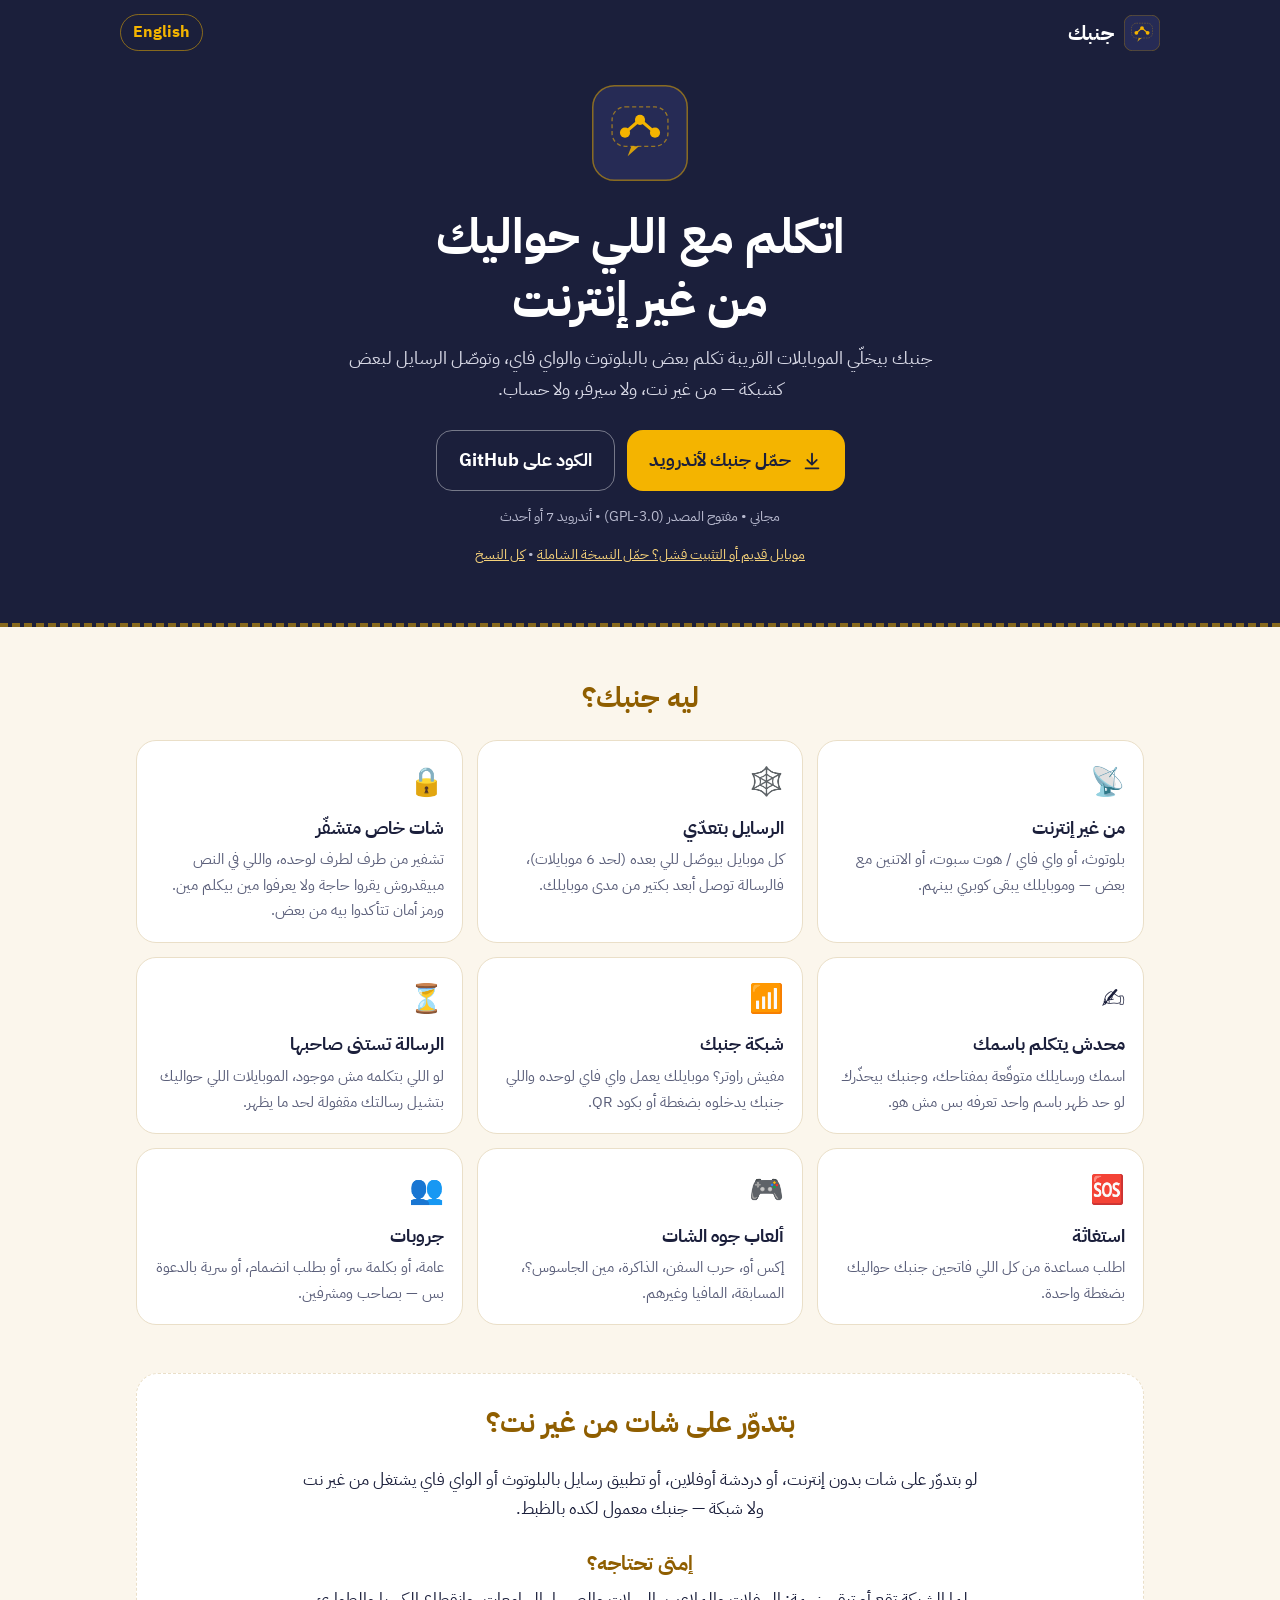
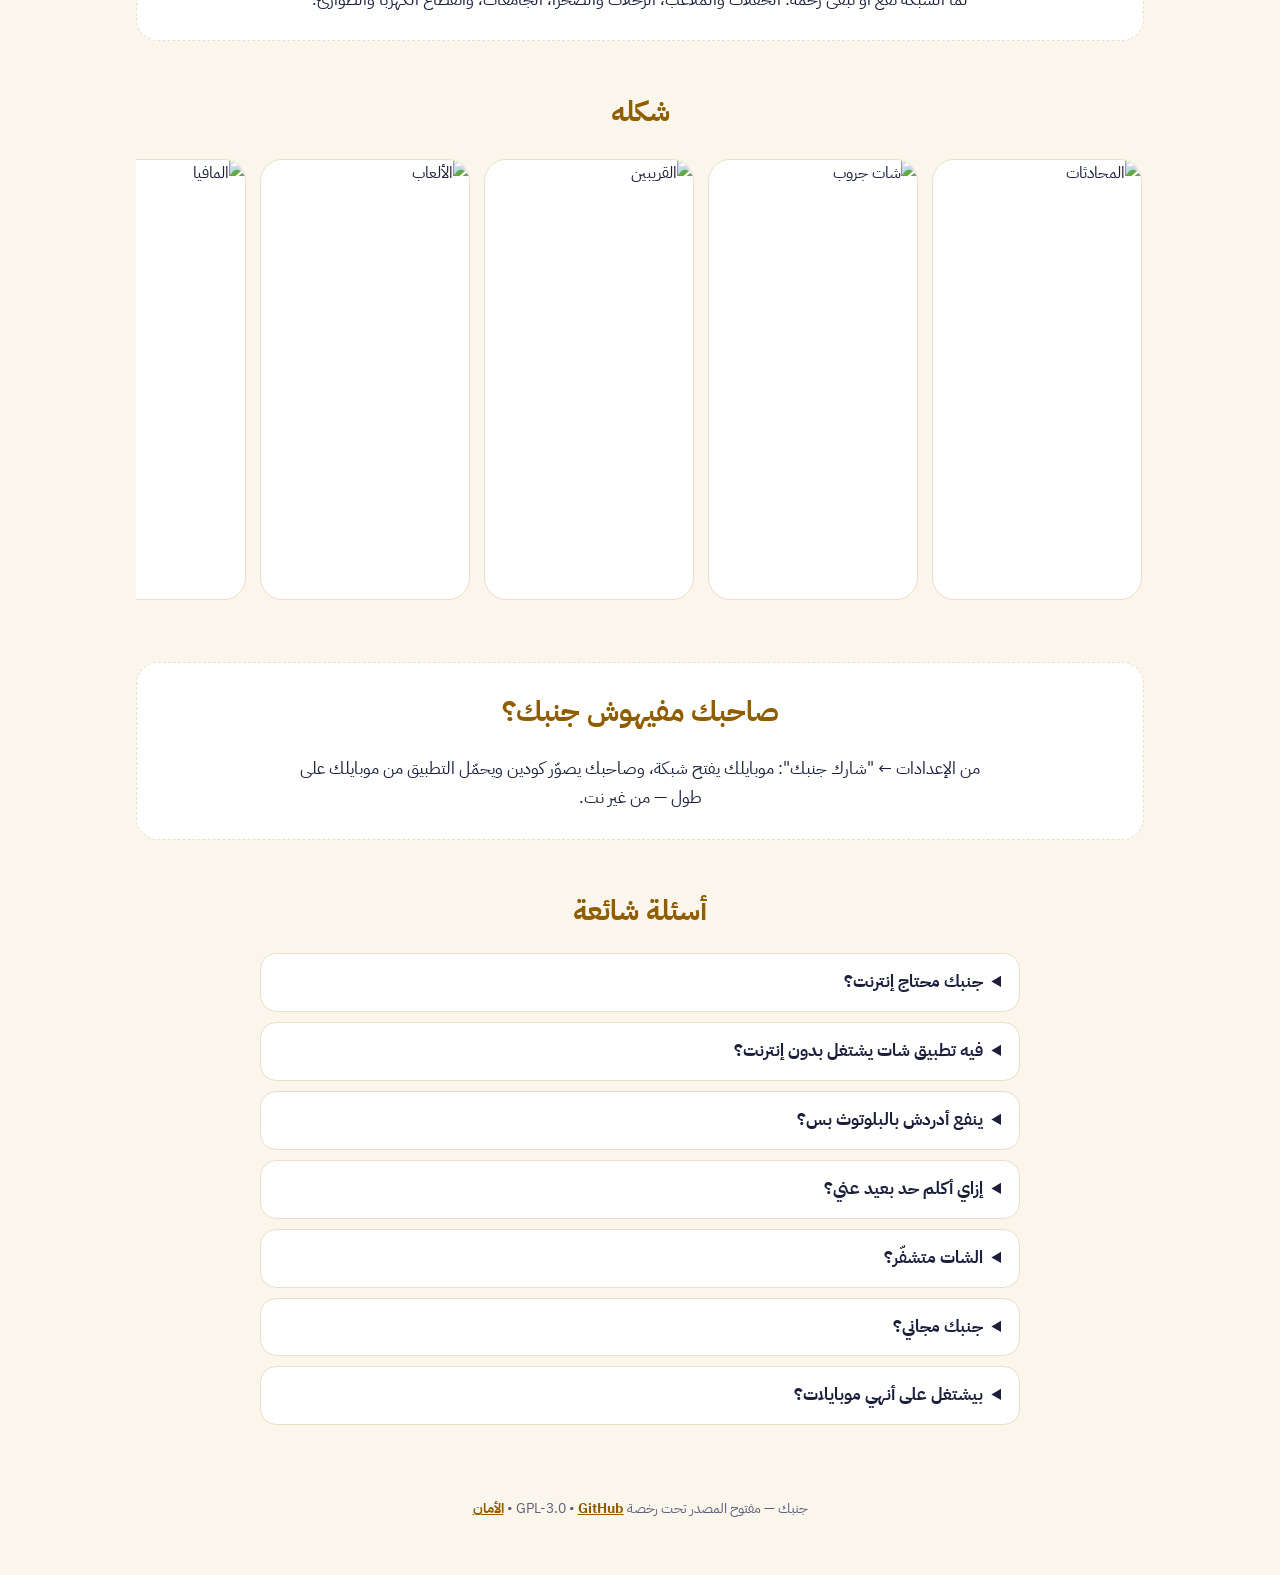
==== site/index.html @ 6f5be3bd "Website: Arabic and English search phrasing (بدون إنترنت / أوفلاين / offline messenger…); «شات بدون " ====
<!doctype html>
<html lang="ar" dir="rtl">
<head>
<meta charset="utf-8">
<meta name="viewport" content="width=device-width, initial-scale=1">
<title>جنبك: شات بدون إنترنت — دردشة أوفلاين مشفّرة بالبلوتوث والواي فاي لأندرويد (Ganbak)</title>
<meta name="description" content="جنبك (Ganbak) تطبيق شات ودردشة بدون إنترنت لأندرويد — شات أوفلاين من غير نت ولا سيرفر: الموبايلات القريبة بتكلم بعض بالبلوتوث والواي فاي وبتوصّل الرسايل لبعض كشبكة Mesh. محادثات خاصة مشفّرة، جروبات، ألعاب، وشبكة واي فاي من موبايلك. مجاني ومفتوح المصدر.">
<meta name="keywords" content="جنبك, جنبك شات, تطبيق جنبك, جنبك اوفلاين, جنبك بدون انترنت, شات بدون إنترنت, شات بدون انترنت, شات بدون نت, شات من غير نت, شات من غير إنترنت, شات اوفلاين, شات أوفلاين, دردشة بدون إنترنت, دردشة بدون انترنت, دردشة اوفلاين, دردشة بدون نت, محادثة بدون إنترنت, محادثة بدون انترنت, برنامج شات بدون نت, برنامج دردشة بدون انترنت, تطبيق شات بدون انترنت, تطبيق مراسلة بدون إنترنت, رسائل بدون إنترنت, رسايل من غير نت, شات بالبلوتوث, دردشة بالبلوتوث, محادثة عن طريق البلوتوث, شات بالواي فاي, شات على الهوت سبوت, شات بدون شبكة, تواصل بدون إنترنت, التواصل وقت انقطاع الإنترنت, شات مشفر, تطبيق مراسلة مشفر, شات للطوارئ, بديل بريدجفاي, Ganbak, Ganbak chat, Ganbak offline chat, offline chat, offline chat app, offline messenger, chat without internet, messaging without internet, no internet chat, Bluetooth chat, Bluetooth messenger, Wi-Fi chat, hotspot chat, mesh messenger, mesh chat, off-grid messaging, emergency chat app, encrypted offline chat, Bridgefy alternative, FireChat alternative, Arabic offline chat">
<meta name="robots" content="index, follow, max-image-preview:large">
<link rel="canonical" href="https://adamg00d.github.io/Ganbak/">
<link rel="alternate" hreflang="ar" href="https://adamg00d.github.io/Ganbak/">
<link rel="alternate" hreflang="en" href="https://adamg00d.github.io/Ganbak/en/">
<link rel="alternate" hreflang="x-default" href="https://adamg00d.github.io/Ganbak/">
<meta property="og:type" content="website">
<meta property="og:title" content="جنبك: شات بدون إنترنت — دردشة أوفلاين مشفّرة بالبلوتوث والواي فاي لأندرويد (Ganbak)">
<meta property="og:description" content="جنبك (Ganbak) تطبيق شات ودردشة بدون إنترنت لأندرويد — شات أوفلاين من غير نت ولا سيرفر: الموبايلات القريبة بتكلم بعض بالبلوتوث والواي فاي وبتوصّل الرسايل لبعض كشبكة Mesh. محادثات خاصة مشفّرة، جروبات، ألعاب، وشبكة واي فاي من موبايلك. مجاني ومفتوح المصدر.">
<meta property="og:url" content="https://adamg00d.github.io/Ganbak/">
<meta property="og:image" content="https://adamg00d.github.io/Ganbak/img/banner.ar.png">
<meta property="og:locale" content="ar_EG">
<meta property="og:site_name" content="جنبك">
<meta property="og:image:alt" content="جنبك: شات بدون إنترنت — دردشة أوفلاين مشفّرة بالبلوتوث والواي فاي لأندرويد (Ganbak)">
<meta name="twitter:card" content="summary_large_image">
<meta name="twitter:title" content="جنبك: شات بدون إنترنت — دردشة أوفلاين مشفّرة بالبلوتوث والواي فاي لأندرويد (Ganbak)">
<meta name="twitter:description" content="جنبك (Ganbak) تطبيق شات ودردشة بدون إنترنت لأندرويد — شات أوفلاين من غير نت ولا سيرفر: الموبايلات القريبة بتكلم بعض بالبلوتوث والواي فاي وبتوصّل الرسايل لبعض كشبكة Mesh. محادثات خاصة مشفّرة، جروبات، ألعاب، وشبكة واي فاي من موبايلك. مجاني ومفتوح المصدر.">
<meta name="twitter:image" content="https://adamg00d.github.io/Ganbak/img/banner.ar.png">
<meta name="theme-color" content="#1B1F3B">
<link rel="icon" href="img/icon.png" type="image/png">
<link rel="apple-touch-icon" href="img/icon.png">
<link rel="preconnect" href="https://fonts.googleapis.com">
<link rel="preconnect" href="https://fonts.gstatic.com" crossorigin>
<link href="https://fonts.googleapis.com/css2?family=IBM+Plex+Sans+Arabic:wght@400;600;700&display=swap" rel="stylesheet">
<link rel="stylesheet" href="style.css">
<script type="application/ld+json">{"@context": "https://schema.org", "@type": "SoftwareApplication", "name": "Ganbak", "alternateName": ["جنبك", "جنبك شات", "Ganbak Offline Chat", "جنبك: شات بدون إنترنت"], "keywords": "جنبك, جنبك شات, تطبيق جنبك, جنبك اوفلاين, جنبك بدون انترنت, شات بدون إنترنت, شات بدون انترنت, شات بدون نت, شات من غير نت, شات من غير إنترنت, شات اوفلاين, شات أوفلاين, دردشة بدون إنترنت, دردشة بدون انترنت, دردشة اوفلاين, دردشة بدون نت, محادثة بدون إنترنت, محادثة بدون انترنت, برنامج شات بدون نت, برنامج دردشة بدون انترنت, تطبيق شات بدون انترنت, تطبيق مراسلة بدون إنترنت, رسائل بدون إنترنت, رسايل من غير نت, شات بالبلوتوث, دردشة بالبلوتوث, محادثة عن طريق البلوتوث, شات بالواي فاي, شات على الهوت سبوت, شات بدون شبكة, تواصل بدون إنترنت, التواصل وقت انقطاع الإنترنت, شات مشفر, تطبيق مراسلة مشفر, شات للطوارئ, بديل بريدجفاي, Ganbak, Ganbak chat, Ganbak offline chat, offline chat, offline chat app, offline messenger, chat without internet, messaging without internet, no internet chat, Bluetooth chat, Bluetooth messenger, Wi-Fi chat, hotspot chat, mesh messenger, mesh chat, off-grid messaging, emergency chat app, encrypted offline chat, Bridgefy alternative, FireChat alternative, Arabic offline chat", "operatingSystem": "Android 7.0+", "applicationCategory": "CommunicationApplication", "description": "جنبك (Ganbak) تطبيق شات ودردشة بدون إنترنت لأندرويد — شات أوفلاين من غير نت ولا سيرفر: الموبايلات القريبة بتكلم بعض بالبلوتوث والواي فاي وبتوصّل الرسايل لبعض كشبكة Mesh. محادثات خاصة مشفّرة، جروبات، ألعاب، وشبكة واي فاي من موبايلك. مجاني ومفتوح المصدر.", "offers": {"@type": "Offer", "price": "0", "priceCurrency": "USD"}, "downloadUrl": "https://github.com/AdamG00D/Ganbak/releases/latest/download/Ganbak-android.apk", "installUrl": "https://github.com/AdamG00D/Ganbak/releases/latest/download/Ganbak-android.apk", "license": "https://www.gnu.org/licenses/gpl-3.0.html", "url": "https://adamg00d.github.io/Ganbak/", "image": "https://adamg00d.github.io/Ganbak/img/banner.en.png", "codeRepository": "https://github.com/AdamG00D/Ganbak", "inLanguage": ["ar", "en"]}</script>
<script type="application/ld+json">{"@context": "https://schema.org", "@type": "FAQPage", "mainEntity": [{"@type": "Question", "name": "جنبك محتاج إنترنت؟", "acceptedAnswer": {"@type": "Answer", "text": "لأ. جنبك بيشتغل بالبلوتوث والواي فاي بين الموبايلات القريبة، من غير إنترنت ولا باقة ولا سيرفر."}}, {"@type": "Question", "name": "فيه تطبيق شات يشتغل بدون إنترنت؟", "acceptedAnswer": {"@type": "Answer", "text": "أيوه، جنبك: شات أوفلاين لأندرويد بيبعت الرسايل والصور والفويس بالبلوتوث أو الواي فاي أو الهوت سبوت، من غير نت خالص."}}, {"@type": "Question", "name": "ينفع أدردش بالبلوتوث بس؟", "acceptedAnswer": {"@type": "Answer", "text": "أيوه. اختار بلوتوث في أول شاشة والموبايلات القريبة هتلاقي بعض لوحدها، ولو فيه واي فاي أو هوت سبوت جنبك يستخدم الاتنين مع بعض."}}, {"@type": "Question", "name": "إزاي أكلم حد بعيد عني؟", "acceptedAnswer": {"@type": "Answer", "text": "الرسايل بتعدّي على موبايلات تانية فاتحة جنبك (لحد 6). وكمان لو هو مش موجود دلوقتي، رسالتك بتستنى وتوصله أول ما يظهر."}}, {"@type": "Question", "name": "الشات متشفّر؟", "acceptedAnswer": {"@type": "Answer", "text": "الشات الخاص متشفّر من طرف لطرف تلقائياً. التفاصيل والحدود المعروفة مكتوبة بصراحة في صفحة الأمان على GitHub."}}, {"@type": "Question", "name": "جنبك مجاني؟", "acceptedAnswer": {"@type": "Answer", "text": "أيوه، مجاني ومفتوح المصدر (GPL-3.0)، مفيهوش إعلانات ولا تحليلات."}}, {"@type": "Question", "name": "بيشتغل على أنهي موبايلات؟", "acceptedAnswer": {"@type": "Answer", "text": "أندرويد 7 أو أحدث. شبكة جنبك محتاجة أندرويد 8+، والدخول منها من جوه التطبيق أندرويد 10+."}}]}</script>
</head>
<body>
<header class="hero">
<nav><a class="brand" href="./"><svg viewBox="0 0 1024 1024" width="36" height="36" aria-hidden="true"><rect x="8" y="8" width="1008" height="1008" rx="230" fill="#262B55" stroke="#F4B400" stroke-opacity=".5" stroke-width="16"/><rect x="214" y="234" width="596" height="420" rx="140" fill="none" stroke="#F4B400" stroke-width="14" stroke-dasharray="44 30" opacity=".55"/><path d="M352 508 L512 372 L672 508" fill="none" stroke="#F4B400" stroke-width="34" stroke-linecap="round"/><circle cx="352" cy="508" r="54" fill="#F4B400"/><circle cx="512" cy="372" r="54" fill="#F4B400"/><circle cx="672" cy="508" r="54" fill="#F4B400"/><path d="M420 654 L380 760 L500 654" fill="#F4B400" opacity=".85"/></svg><span>جنبك</span></a>
<a class="lang" href="en/" hreflang="en">English</a></nav>
<div class="hero-in">
<svg viewBox="0 0 1024 1024" width="96" height="96" aria-hidden="true"><rect x="8" y="8" width="1008" height="1008" rx="230" fill="#262B55" stroke="#F4B400" stroke-opacity=".5" stroke-width="16"/><rect x="214" y="234" width="596" height="420" rx="140" fill="none" stroke="#F4B400" stroke-width="14" stroke-dasharray="44 30" opacity=".55"/><path d="M352 508 L512 372 L672 508" fill="none" stroke="#F4B400" stroke-width="34" stroke-linecap="round"/><circle cx="352" cy="508" r="54" fill="#F4B400"/><circle cx="512" cy="372" r="54" fill="#F4B400"/><circle cx="672" cy="508" r="54" fill="#F4B400"/><path d="M420 654 L380 760 L500 654" fill="#F4B400" opacity=".85"/></svg>
<h1>اتكلم مع اللي حواليك<br>من غير إنترنت</h1>
<p>جنبك بيخلّي الموبايلات القريبة تكلم بعض بالبلوتوث والواي فاي، وتوصّل الرسايل لبعض كشبكة — من غير نت، ولا سيرفر، ولا حساب.</p>
<div class="cta"><a class="btn" href="https://github.com/AdamG00D/Ganbak/releases/latest/download/Ganbak-android.apk"><svg viewBox="0 0 24 24" width="22" height="22" aria-hidden="true"><path fill="currentColor" d="M12 3a1 1 0 0 1 1 1v9.6l3.3-3.3a1 1 0 1 1 1.4 1.4l-5 5a1 1 0 0 1-1.4 0l-5-5a1 1 0 1 1 1.4-1.4l3.3 3.3V4a1 1 0 0 1 1-1zM5 19h14a1 1 0 1 1 0 2H5a1 1 0 1 1 0-2z"/></svg>حمّل جنبك لأندرويد</a>
<a class="btn ghost" href="https://github.com/AdamG00D/Ganbak">الكود على GitHub</a></div>
<p class="meta">مجاني • مفتوح المصدر (GPL-3.0) • أندرويد 7 أو أحدث</p>
<p class="meta"><a href="https://github.com/AdamG00D/Ganbak/releases/latest/download/Ganbak-android-universal.apk">موبايل قديم أو التثبيت فشل؟ حمّل النسخة الشاملة</a> • <a href="https://github.com/AdamG00D/Ganbak/releases/latest">كل النسخ</a></p>
</div>
</header>
<main>
<section><h2>ليه جنبك؟</h2><div class="grid">
<div class="feat"><div class="ic">📡</div><h3>من غير إنترنت</h3><p>بلوتوث، أو واي فاي / هوت سبوت، أو الاتنين مع بعض — وموبايلك يبقى كوبري بينهم.</p></div>
<div class="feat"><div class="ic">🕸️</div><h3>الرسايل بتعدّي</h3><p>كل موبايل بيوصّل للي بعده (لحد 6 موبايلات)، فالرسالة توصل أبعد بكتير من مدى موبايلك.</p></div>
<div class="feat"><div class="ic">🔒</div><h3>شات خاص متشفّر</h3><p>تشفير من طرف لطرف لوحده، واللي في النص مبيقدروش يقروا حاجة ولا يعرفوا مين بيكلم مين. ورمز أمان تتأكدوا بيه من بعض.</p></div>
<div class="feat"><div class="ic">✍️</div><h3>محدش يتكلم باسمك</h3><p>اسمك ورسايلك متوقّعة بمفتاحك، وجنبك بيحذّرك لو حد ظهر باسم واحد تعرفه بس مش هو.</p></div>
<div class="feat"><div class="ic">📶</div><h3>شبكة جنبك</h3><p>مفيش راوتر؟ موبايلك يعمل واي فاي لوحده واللي جنبك يدخلوه بضغطة أو بكود QR.</p></div>
<div class="feat"><div class="ic">⏳</div><h3>الرسالة تستنى صاحبها</h3><p>لو اللي بتكلمه مش موجود، الموبايلات اللي حواليك بتشيل رسالتك مقفولة لحد ما يظهر.</p></div>
<div class="feat"><div class="ic">🆘</div><h3>استغاثة</h3><p>اطلب مساعدة من كل اللي فاتحين جنبك حواليك بضغطة واحدة.</p></div>
<div class="feat"><div class="ic">🎮</div><h3>ألعاب جوه الشات</h3><p>إكس أو، حرب السفن، الذاكرة، مين الجاسوس؟، المسابقة، المافيا وغيرهم.</p></div>
<div class="feat"><div class="ic">👥</div><h3>جروبات</h3><p>عامة، أو بكلمة سر، أو بطلب انضمام، أو سرية بالدعوة بس — بصاحب ومشرفين.</p></div>
</div></section>
<section class="band"><h2>بتدوّر على شات من غير نت؟</h2><p>لو بتدوّر على شات بدون إنترنت، أو دردشة أوفلاين، أو تطبيق رسايل بالبلوتوث أو الواي فاي يشتغل من غير نت ولا شبكة — جنبك معمول لكده بالظبط.</p>
<h3>إمتى تحتاجه؟</h3><p>لما الشبكة تقع أو تبقى زحمة: الحفلات والملاعب، الرحلات والصحرا، الجامعات، وانقطاع الكهربا والطوارئ.</p></section>
<section><h2>شكله</h2><div class="shots">
<img src="img/ar/chats.png" alt="المحادثات" width="270" height="570" loading="lazy">
<img src="img/ar/group-chat.png" alt="شات جروب" width="270" height="570" loading="lazy">
<img src="img/ar/nearby.png" alt="القريبين" width="270" height="570" loading="lazy">
<img src="img/ar/games.png" alt="الألعاب" width="270" height="570" loading="lazy">
<img src="img/ar/game-mafia.png" alt="المافيا" width="270" height="570" loading="lazy">
<img src="img/ar/guide.png" alt="دليل جنبك" width="270" height="570" loading="lazy">
</div></section>
<section class="band"><h2>صاحبك مفيهوش جنبك؟</h2><p>من الإعدادات ← &quot;شارك جنبك&quot;: موبايلك يفتح شبكة، وصاحبك يصوّر كودين ويحمّل التطبيق من موبايلك على طول — من غير نت.</p></section>
<section><h2>أسئلة شائعة</h2><div class="faq">
<details><summary>جنبك محتاج إنترنت؟</summary><p>لأ. جنبك بيشتغل بالبلوتوث والواي فاي بين الموبايلات القريبة، من غير إنترنت ولا باقة ولا سيرفر.</p></details>
<details><summary>فيه تطبيق شات يشتغل بدون إنترنت؟</summary><p>أيوه، جنبك: شات أوفلاين لأندرويد بيبعت الرسايل والصور والفويس بالبلوتوث أو الواي فاي أو الهوت سبوت، من غير نت خالص.</p></details>
<details><summary>ينفع أدردش بالبلوتوث بس؟</summary><p>أيوه. اختار بلوتوث في أول شاشة والموبايلات القريبة هتلاقي بعض لوحدها، ولو فيه واي فاي أو هوت سبوت جنبك يستخدم الاتنين مع بعض.</p></details>
<details><summary>إزاي أكلم حد بعيد عني؟</summary><p>الرسايل بتعدّي على موبايلات تانية فاتحة جنبك (لحد 6). وكمان لو هو مش موجود دلوقتي، رسالتك بتستنى وتوصله أول ما يظهر.</p></details>
<details><summary>الشات متشفّر؟</summary><p>الشات الخاص متشفّر من طرف لطرف تلقائياً. التفاصيل والحدود المعروفة مكتوبة بصراحة في صفحة الأمان على GitHub.</p></details>
<details><summary>جنبك مجاني؟</summary><p>أيوه، مجاني ومفتوح المصدر (GPL-3.0)، مفيهوش إعلانات ولا تحليلات.</p></details>
<details><summary>بيشتغل على أنهي موبايلات؟</summary><p>أندرويد 7 أو أحدث. شبكة جنبك محتاجة أندرويد 8+، والدخول منها من جوه التطبيق أندرويد 10+.</p></details>
</div></section>
</main>
<footer><p>جنبك — مفتوح المصدر تحت رخصة GPL-3.0 • <a href="https://github.com/AdamG00D/Ganbak">GitHub</a> • <a href="https://github.com/AdamG00D/Ganbak/blob/main/SECURITY.ar.md">الأمان</a></p></footer>
</body>
</html>
---- site/style.css ----
:root{--ink:#1B1F3B;--ink2:#262B55;--saffron:#F4B400;--saffron-ink:#8F5E00;--bg:#FBF6EC;--card:#fff;--text:#1B1F3B;--muted:#5B5F7A;--line:#EADFC8;--teal:#0F8B8D}
@media (prefers-color-scheme:dark){:root{--bg:#0F1226;--card:#1A1E3A;--text:#F3EEE2;--muted:#A9ACC4;--line:#2C3157;--saffron-ink:#F6BE2C}}
*{box-sizing:border-box}
html{scroll-behavior:smooth}
body{margin:0;background:var(--bg);color:var(--text);font-family:"IBM Plex Sans Arabic",system-ui,-apple-system,"Segoe UI",Roboto,sans-serif;line-height:1.7}
a{color:inherit}
.hero{background:var(--ink) url("img/pattern.svg");color:#fff;padding:0 16px 56px;border-bottom:4px dashed rgba(244,180,0,.5)}
nav{max-width:1040px;margin:0 auto;display:flex;align-items:center;justify-content:space-between;padding:14px 0}
.brand{display:flex;align-items:center;gap:10px;text-decoration:none;font-weight:700;font-size:20px}
.lang{color:var(--saffron);font-weight:700;text-decoration:none;border:1px solid rgba(244,180,0,.5);padding:4px 12px;border-radius:999px}
.hero-in{max-width:760px;margin:20px auto 0;text-align:center}
.hero h1{font-size:clamp(30px,6vw,48px);line-height:1.3;margin:16px 0 12px}
.hero p{color:#D8D9E6;font-size:18px;margin:0 auto;max-width:620px}
.cta{display:flex;flex-wrap:wrap;gap:12px;justify-content:center;margin-top:26px}
.btn{display:inline-flex;align-items:center;gap:10px;background:var(--saffron);color:var(--ink);font-weight:700;font-size:18px;padding:14px 22px;border-radius:16px;text-decoration:none}
.btn.ghost{background:transparent;color:#fff;border:1.5px solid rgba(255,255,255,.4)}
.hero .meta{font-size:14px;color:#B9BBD0;margin-top:14px}
.hero .meta a{color:#F6D27A}
main{max-width:1040px;margin:0 auto;padding:0 16px}
section{padding:48px 0 8px}
h2{font-size:28px;margin:0 0 18px;color:var(--saffron-ink);text-align:center}
.grid{display:grid;grid-template-columns:repeat(auto-fit,minmax(260px,1fr));gap:14px}
.feat{background:var(--card);border:1px solid var(--line);border-radius:20px;padding:18px}
.feat .ic{font-size:28px}
.feat h3{margin:6px 0 4px;font-size:18px}
.feat p{margin:0;color:var(--muted);font-size:15px}
.band{background:var(--card);border:1px dashed var(--line);border-radius:22px;padding:26px 20px;margin-top:40px;text-align:center}
.band p{max-width:680px;margin:0 auto;font-size:17px}
.band h3{margin:22px 0 6px;font-size:20px;color:var(--saffron-ink)}
.shots{display:flex;gap:14px;overflow-x:auto;padding:4px 2px 14px;scroll-snap-type:x mandatory}
.shots img{flex:0 0 auto;width:210px;height:auto;border-radius:22px;border:1px solid var(--line);scroll-snap-align:center;background:var(--card)}
.faq{max-width:760px;margin:0 auto}
details{background:var(--card);border:1px solid var(--line);border-radius:16px;padding:14px 18px;margin-bottom:10px}
summary{font-weight:700;cursor:pointer;font-size:17px}
details p{color:var(--muted);margin:10px 0 0}
footer{text-align:center;color:var(--muted);padding:40px 16px;font-size:14px}
footer a{color:var(--saffron-ink);font-weight:700}
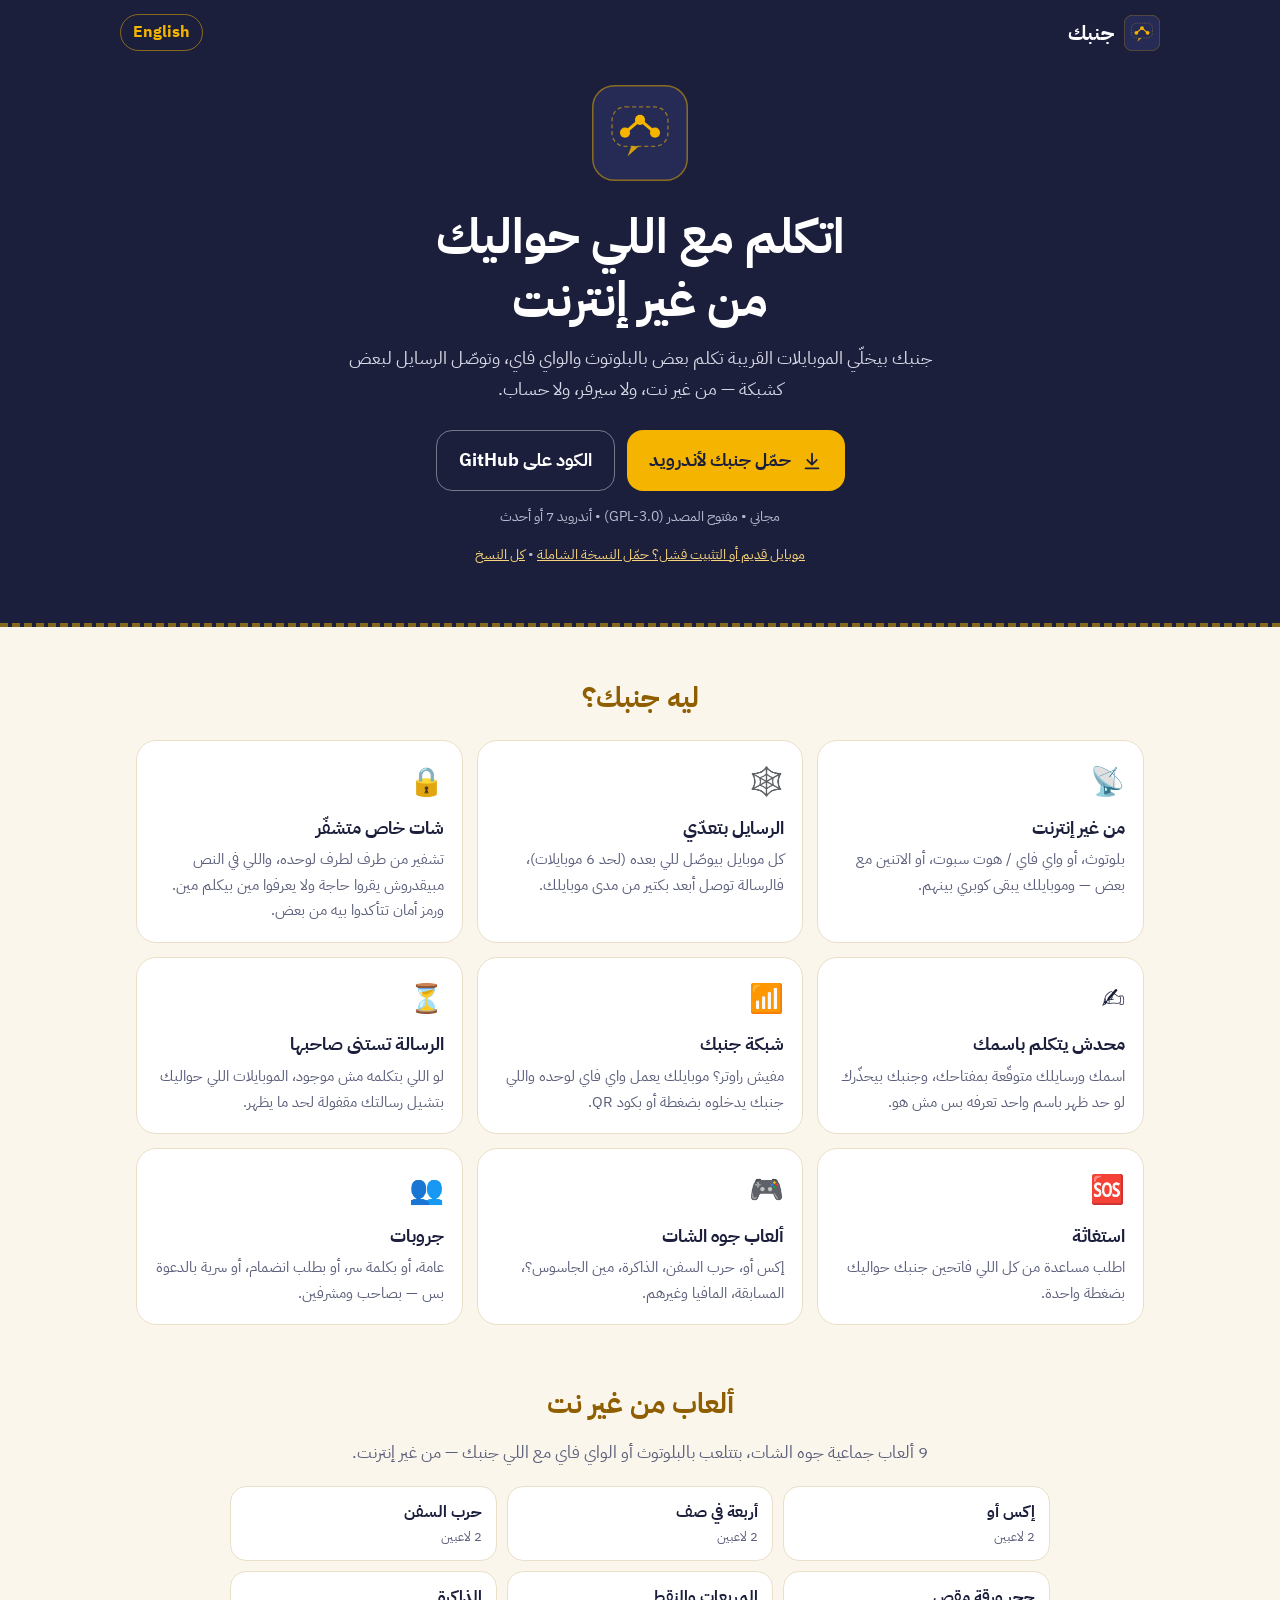
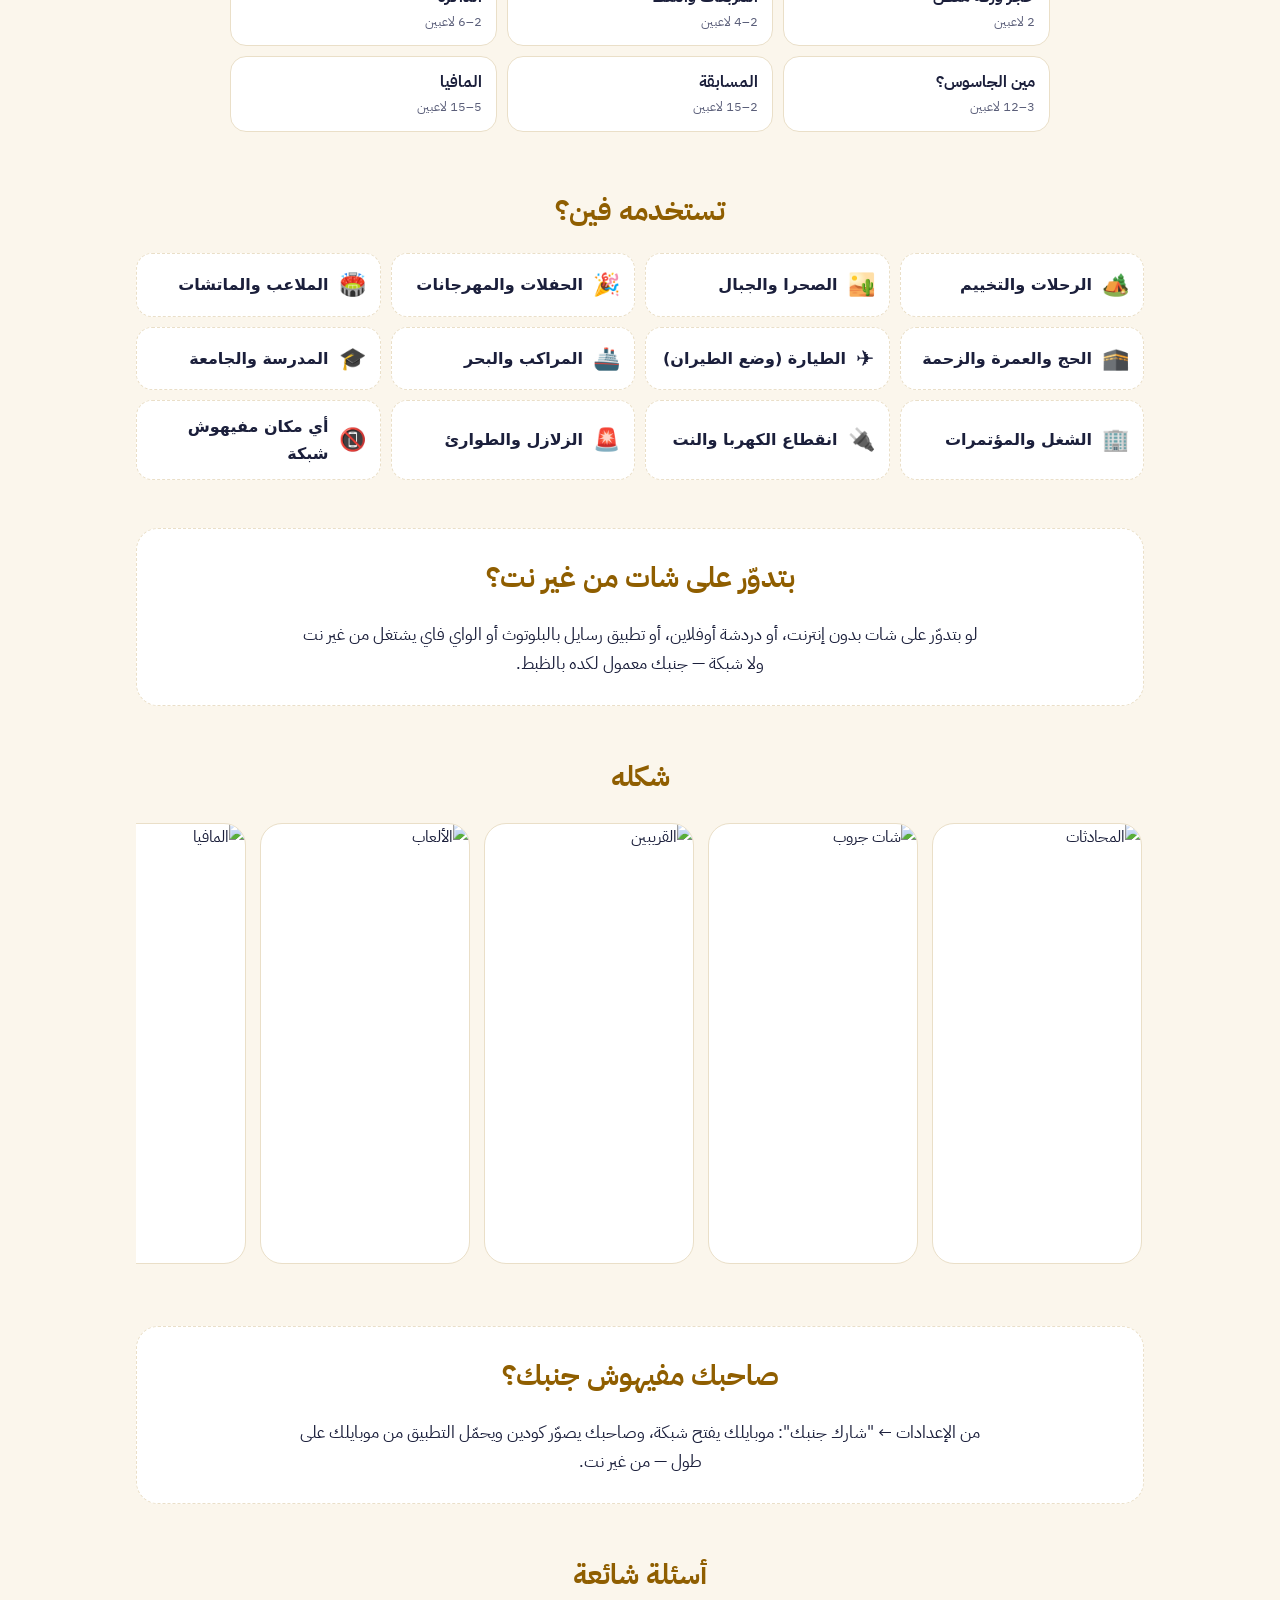
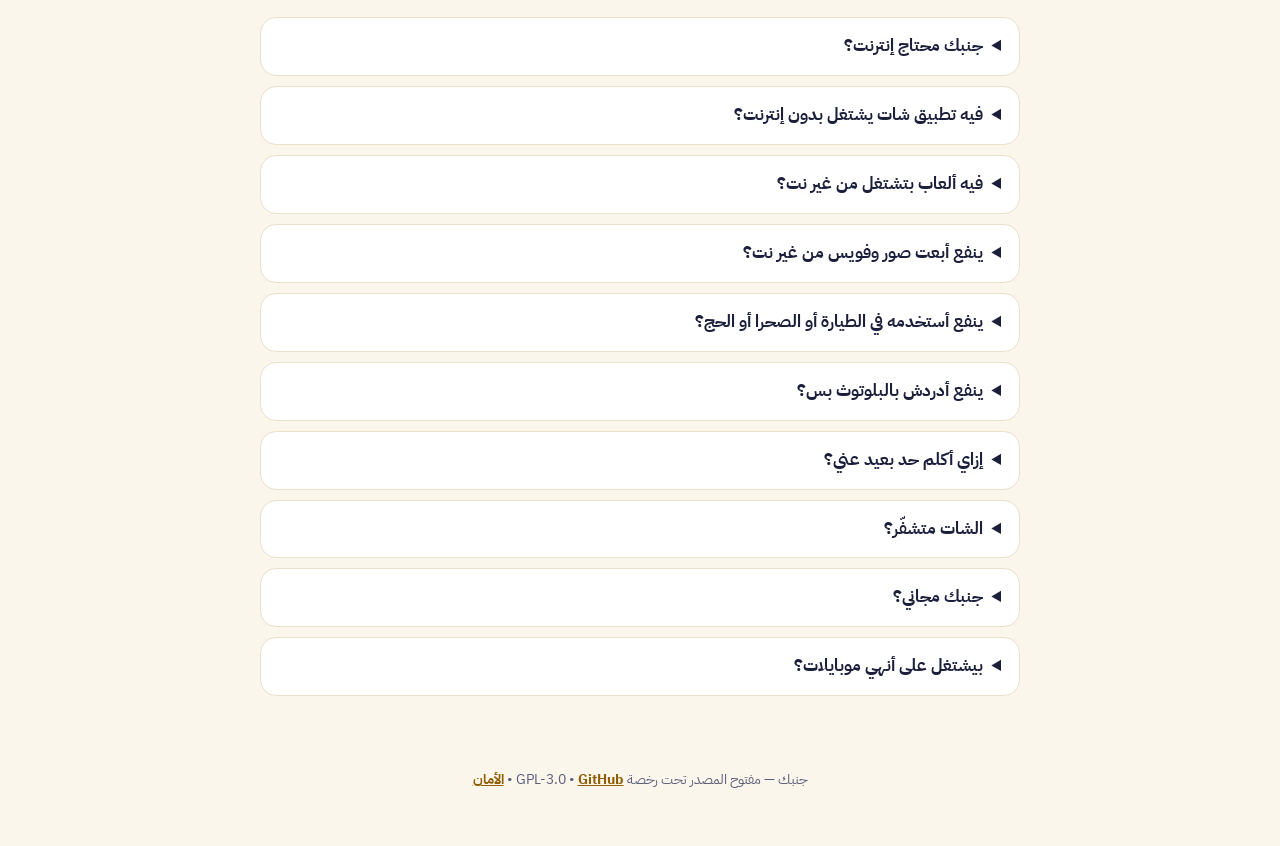
==== commit e1ad9052: "Website: offline games and where to use it — sections, FAQ and search phrasing" ====
--- a/site/index.html
+++ b/site/index.html
@@ -5,7 +5,7 @@
 <meta name="viewport" content="width=device-width, initial-scale=1">
 <title>جنبك: شات بدون إنترنت — دردشة أوفلاين مشفّرة بالبلوتوث والواي فاي لأندرويد (Ganbak)</title>
 <meta name="description" content="جنبك (Ganbak) تطبيق شات ودردشة بدون إنترنت لأندرويد — شات أوفلاين من غير نت ولا سيرفر: الموبايلات القريبة بتكلم بعض بالبلوتوث والواي فاي وبتوصّل الرسايل لبعض كشبكة Mesh. محادثات خاصة مشفّرة، جروبات، ألعاب، وشبكة واي فاي من موبايلك. مجاني ومفتوح المصدر.">
-<meta name="keywords" content="جنبك, جنبك شات, تطبيق جنبك, جنبك اوفلاين, جنبك بدون انترنت, شات بدون إنترنت, شات بدون انترنت, شات بدون نت, شات من غير نت, شات من غير إنترنت, شات اوفلاين, شات أوفلاين, دردشة بدون إنترنت, دردشة بدون انترنت, دردشة اوفلاين, دردشة بدون نت, محادثة بدون إنترنت, محادثة بدون انترنت, برنامج شات بدون نت, برنامج دردشة بدون انترنت, تطبيق شات بدون انترنت, تطبيق مراسلة بدون إنترنت, رسائل بدون إنترنت, رسايل من غير نت, شات بالبلوتوث, دردشة بالبلوتوث, محادثة عن طريق البلوتوث, شات بالواي فاي, شات على الهوت سبوت, شات بدون شبكة, تواصل بدون إنترنت, التواصل وقت انقطاع الإنترنت, شات مشفر, تطبيق مراسلة مشفر, شات للطوارئ, بديل بريدجفاي, Ganbak, Ganbak chat, Ganbak offline chat, offline chat, offline chat app, offline messenger, chat without internet, messaging without internet, no internet chat, Bluetooth chat, Bluetooth messenger, Wi-Fi chat, hotspot chat, mesh messenger, mesh chat, off-grid messaging, emergency chat app, encrypted offline chat, Bridgefy alternative, FireChat alternative, Arabic offline chat">
+<meta name="keywords" content="جنبك, جنبك شات, تطبيق جنبك, جنبك اوفلاين, جنبك بدون انترنت, شات بدون إنترنت, شات بدون انترنت, شات بدون نت, شات من غير نت, شات من غير إنترنت, شات اوفلاين, شات أوفلاين, دردشة بدون إنترنت, دردشة بدون انترنت, دردشة اوفلاين, دردشة بدون نت, محادثة بدون إنترنت, محادثة بدون انترنت, برنامج شات بدون نت, برنامج دردشة بدون انترنت, تطبيق شات بدون انترنت, تطبيق مراسلة بدون إنترنت, رسائل بدون إنترنت, رسايل من غير نت, شات بالبلوتوث, دردشة بالبلوتوث, محادثة عن طريق البلوتوث, شات بالواي فاي, شات على الهوت سبوت, شات بدون شبكة, تواصل بدون إنترنت, التواصل وقت انقطاع الإنترنت, شات مشفر, تطبيق مراسلة مشفر, شات للطوارئ, بديل بريدجفاي, Ganbak, Ganbak chat, Ganbak offline chat, offline chat, offline chat app, offline messenger, chat without internet, messaging without internet, no internet chat, Bluetooth chat, Bluetooth messenger, Wi-Fi chat, hotspot chat, mesh messenger, mesh chat, off-grid messaging, emergency chat app, encrypted offline chat, Bridgefy alternative, FireChat alternative, Arabic offline chat, إرسال صور بدون إنترنت, إرسال ملفات بدون نت, نقل ملفات بدون انترنت, رسائل صوتية بدون إنترنت, فويس من غير نت, مكالمات بدون إنترنت, مكالمة فيديو بدون نت, جروبات بدون إنترنت, جروب شات بدون نت, رسالة استغاثة بدون إنترنت, send photos without internet, file transfer without internet, voice messages offline, calls without internet, offline group chat, SOS app without internet, ألعاب بدون إنترنت, ألعاب بدون انترنت, ألعاب بدون نت, العاب بدون نت, ألعاب أوفلاين, العاب اوفلاين, ألعاب جماعية بدون نت, ألعاب جماعية أوفلاين, ألعاب بالبلوتوث, العاب بلوتوث, ألعاب للاتنين بدون نت, ألعاب للرحلات, ألعاب للتجمعات, لعبة المافيا, لعبة المافيا بدون نت, لعبة مين الجاسوس, لعبة الجاسوس, لعبة إكس أو, اكس او بالبلوتوث, لعبة حرب السفن, لعبة الذاكرة, لعبة أربعة في صف, حجر ورقة مقص, لعبة المربعات والنقط, مسابقة أسئلة بدون نت, لعبة أسئلة جماعية, offline games, games without internet, offline multiplayer games, Bluetooth multiplayer games, local multiplayer games, party games offline, mafia game app, who is the spy game, spy word game, tic tac toe Bluetooth, battleship game offline, connect four offline, memory game multiplayer, rock paper scissors multiplayer, dots and boxes multiplayer, trivia quiz offline, شات في الرحلات, شات للتخييم, تواصل في الصحراء, شات في الصحرا, تواصل في الجبال, شات في الحفلات, تواصل في الملاعب, تواصل في الزحمة, تواصل في الحج والعمرة, شات في الطيارة, وضع الطيران شات, شات في المركب, تواصل في البحر, شات في المدرسة, شات في الجامعة, تواصل وقت انقطاع الكهرباء, تواصل وقت قطع الإنترنت, تواصل في الزلازل والكوارث, تواصل في الطوارئ, مكان مفيهوش شبكة, من غير شبكة موبايل, chat while camping, hiking chat app, festival chat app, concert messaging, stadium chat, Hajj communication app, chat on airplane mode, cruise ship chat, classroom chat, blackout communication, internet shutdown app, disaster communication app, earthquake emergency app, no signal messaging, no cell service chat">
 <meta name="robots" content="index, follow, max-image-preview:large">
 <link rel="canonical" href="https://adamg00d.github.io/Ganbak/">
 <link rel="alternate" hreflang="ar" href="https://adamg00d.github.io/Ganbak/">
@@ -30,8 +30,8 @@
 <link rel="preconnect" href="https://fonts.gstatic.com" crossorigin>
 <link href="https://fonts.googleapis.com/css2?family=IBM+Plex+Sans+Arabic:wght@400;600;700&display=swap" rel="stylesheet">
 <link rel="stylesheet" href="style.css">
-<script type="application/ld+json">{"@context": "https://schema.org", "@type": "SoftwareApplication", "name": "Ganbak", "alternateName": ["جنبك", "جنبك شات", "Ganbak Offline Chat", "جنبك: شات بدون إنترنت"], "keywords": "جنبك, جنبك شات, تطبيق جنبك, جنبك اوفلاين, جنبك بدون انترنت, شات بدون إنترنت, شات بدون انترنت, شات بدون نت, شات من غير نت, شات من غير إنترنت, شات اوفلاين, شات أوفلاين, دردشة بدون إنترنت, دردشة بدون انترنت, دردشة اوفلاين, دردشة بدون نت, محادثة بدون إنترنت, محادثة بدون انترنت, برنامج شات بدون نت, برنامج دردشة بدون انترنت, تطبيق شات بدون انترنت, تطبيق مراسلة بدون إنترنت, رسائل بدون إنترنت, رسايل من غير نت, شات بالبلوتوث, دردشة بالبلوتوث, محادثة عن طريق البلوتوث, شات بالواي فاي, شات على الهوت سبوت, شات بدون شبكة, تواصل بدون إنترنت, التواصل وقت انقطاع الإنترنت, شات مشفر, تطبيق مراسلة مشفر, شات للطوارئ, بديل بريدجفاي, Ganbak, Ganbak chat, Ganbak offline chat, offline chat, offline chat app, offline messenger, chat without internet, messaging without internet, no internet chat, Bluetooth chat, Bluetooth messenger, Wi-Fi chat, hotspot chat, mesh messenger, mesh chat, off-grid messaging, emergency chat app, encrypted offline chat, Bridgefy alternative, FireChat alternative, Arabic offline chat", "operatingSystem": "Android 7.0+", "applicationCategory": "CommunicationApplication", "description": "جنبك (Ganbak) تطبيق شات ودردشة بدون إنترنت لأندرويد — شات أوفلاين من غير نت ولا سيرفر: الموبايلات القريبة بتكلم بعض بالبلوتوث والواي فاي وبتوصّل الرسايل لبعض كشبكة Mesh. محادثات خاصة مشفّرة، جروبات، ألعاب، وشبكة واي فاي من موبايلك. مجاني ومفتوح المصدر.", "offers": {"@type": "Offer", "price": "0", "priceCurrency": "USD"}, "downloadUrl": "https://github.com/AdamG00D/Ganbak/releases/latest/download/Ganbak-android.apk", "installUrl": "https://github.com/AdamG00D/Ganbak/releases/latest/download/Ganbak-android.apk", "license": "https://www.gnu.org/licenses/gpl-3.0.html", "url": "https://adamg00d.github.io/Ganbak/", "image": "https://adamg00d.github.io/Ganbak/img/banner.en.png", "codeRepository": "https://github.com/AdamG00D/Ganbak", "inLanguage": ["ar", "en"]}</script>
-<script type="application/ld+json">{"@context": "https://schema.org", "@type": "FAQPage", "mainEntity": [{"@type": "Question", "name": "جنبك محتاج إنترنت؟", "acceptedAnswer": {"@type": "Answer", "text": "لأ. جنبك بيشتغل بالبلوتوث والواي فاي بين الموبايلات القريبة، من غير إنترنت ولا باقة ولا سيرفر."}}, {"@type": "Question", "name": "فيه تطبيق شات يشتغل بدون إنترنت؟", "acceptedAnswer": {"@type": "Answer", "text": "أيوه، جنبك: شات أوفلاين لأندرويد بيبعت الرسايل والصور والفويس بالبلوتوث أو الواي فاي أو الهوت سبوت، من غير نت خالص."}}, {"@type": "Question", "name": "ينفع أدردش بالبلوتوث بس؟", "acceptedAnswer": {"@type": "Answer", "text": "أيوه. اختار بلوتوث في أول شاشة والموبايلات القريبة هتلاقي بعض لوحدها، ولو فيه واي فاي أو هوت سبوت جنبك يستخدم الاتنين مع بعض."}}, {"@type": "Question", "name": "إزاي أكلم حد بعيد عني؟", "acceptedAnswer": {"@type": "Answer", "text": "الرسايل بتعدّي على موبايلات تانية فاتحة جنبك (لحد 6). وكمان لو هو مش موجود دلوقتي، رسالتك بتستنى وتوصله أول ما يظهر."}}, {"@type": "Question", "name": "الشات متشفّر؟", "acceptedAnswer": {"@type": "Answer", "text": "الشات الخاص متشفّر من طرف لطرف تلقائياً. التفاصيل والحدود المعروفة مكتوبة بصراحة في صفحة الأمان على GitHub."}}, {"@type": "Question", "name": "جنبك مجاني؟", "acceptedAnswer": {"@type": "Answer", "text": "أيوه، مجاني ومفتوح المصدر (GPL-3.0)، مفيهوش إعلانات ولا تحليلات."}}, {"@type": "Question", "name": "بيشتغل على أنهي موبايلات؟", "acceptedAnswer": {"@type": "Answer", "text": "أندرويد 7 أو أحدث. شبكة جنبك محتاجة أندرويد 8+، والدخول منها من جوه التطبيق أندرويد 10+."}}]}</script>
+<script type="application/ld+json">{"@context": "https://schema.org", "@type": "SoftwareApplication", "name": "Ganbak", "alternateName": ["جنبك", "جنبك شات", "Ganbak Offline Chat", "جنبك: شات بدون إنترنت"], "keywords": "جنبك, جنبك شات, تطبيق جنبك, جنبك اوفلاين, جنبك بدون انترنت, شات بدون إنترنت, شات بدون انترنت, شات بدون نت, شات من غير نت, شات من غير إنترنت, شات اوفلاين, شات أوفلاين, دردشة بدون إنترنت, دردشة بدون انترنت, دردشة اوفلاين, دردشة بدون نت, محادثة بدون إنترنت, محادثة بدون انترنت, برنامج شات بدون نت, برنامج دردشة بدون انترنت, تطبيق شات بدون انترنت, تطبيق مراسلة بدون إنترنت, رسائل بدون إنترنت, رسايل من غير نت, شات بالبلوتوث, دردشة بالبلوتوث, محادثة عن طريق البلوتوث, شات بالواي فاي, شات على الهوت سبوت, شات بدون شبكة, تواصل بدون إنترنت, التواصل وقت انقطاع الإنترنت, شات مشفر, تطبيق مراسلة مشفر, شات للطوارئ, بديل بريدجفاي, Ganbak, Ganbak chat, Ganbak offline chat, offline chat, offline chat app, offline messenger, chat without internet, messaging without internet, no internet chat, Bluetooth chat, Bluetooth messenger, Wi-Fi chat, hotspot chat, mesh messenger, mesh chat, off-grid messaging, emergency chat app, encrypted offline chat, Bridgefy alternative, FireChat alternative, Arabic offline chat, إرسال صور بدون إنترنت, إرسال ملفات بدون نت, نقل ملفات بدون انترنت, رسائل صوتية بدون إنترنت, فويس من غير نت, مكالمات بدون إنترنت, مكالمة فيديو بدون نت, جروبات بدون إنترنت, جروب شات بدون نت, رسالة استغاثة بدون إنترنت, send photos without internet, file transfer without internet, voice messages offline, calls without internet, offline group chat, SOS app without internet, ألعاب بدون إنترنت, ألعاب بدون انترنت, ألعاب بدون نت, العاب بدون نت, ألعاب أوفلاين, العاب اوفلاين, ألعاب جماعية بدون نت, ألعاب جماعية أوفلاين, ألعاب بالبلوتوث, العاب بلوتوث, ألعاب للاتنين بدون نت, ألعاب للرحلات, ألعاب للتجمعات, لعبة المافيا, لعبة المافيا بدون نت, لعبة مين الجاسوس, لعبة الجاسوس, لعبة إكس أو, اكس او بالبلوتوث, لعبة حرب السفن, لعبة الذاكرة, لعبة أربعة في صف, حجر ورقة مقص, لعبة المربعات والنقط, مسابقة أسئلة بدون نت, لعبة أسئلة جماعية, offline games, games without internet, offline multiplayer games, Bluetooth multiplayer games, local multiplayer games, party games offline, mafia game app, who is the spy game, spy word game, tic tac toe Bluetooth, battleship game offline, connect four offline, memory game multiplayer, rock paper scissors multiplayer, dots and boxes multiplayer, trivia quiz offline, شات في الرحلات, شات للتخييم, تواصل في الصحراء, شات في الصحرا, تواصل في الجبال, شات في الحفلات, تواصل في الملاعب, تواصل في الزحمة, تواصل في الحج والعمرة, شات في الطيارة, وضع الطيران شات, شات في المركب, تواصل في البحر, شات في المدرسة, شات في الجامعة, تواصل وقت انقطاع الكهرباء, تواصل وقت قطع الإنترنت, تواصل في الزلازل والكوارث, تواصل في الطوارئ, مكان مفيهوش شبكة, من غير شبكة موبايل, chat while camping, hiking chat app, festival chat app, concert messaging, stadium chat, Hajj communication app, chat on airplane mode, cruise ship chat, classroom chat, blackout communication, internet shutdown app, disaster communication app, earthquake emergency app, no signal messaging, no cell service chat", "operatingSystem": "Android 7.0+", "applicationCategory": "CommunicationApplication", "description": "جنبك (Ganbak) تطبيق شات ودردشة بدون إنترنت لأندرويد — شات أوفلاين من غير نت ولا سيرفر: الموبايلات القريبة بتكلم بعض بالبلوتوث والواي فاي وبتوصّل الرسايل لبعض كشبكة Mesh. محادثات خاصة مشفّرة، جروبات، ألعاب، وشبكة واي فاي من موبايلك. مجاني ومفتوح المصدر.", "offers": {"@type": "Offer", "price": "0", "priceCurrency": "USD"}, "downloadUrl": "https://github.com/AdamG00D/Ganbak/releases/latest/download/Ganbak-android.apk", "installUrl": "https://github.com/AdamG00D/Ganbak/releases/latest/download/Ganbak-android.apk", "license": "https://www.gnu.org/licenses/gpl-3.0.html", "url": "https://adamg00d.github.io/Ganbak/", "image": "https://adamg00d.github.io/Ganbak/img/banner.en.png", "codeRepository": "https://github.com/AdamG00D/Ganbak", "inLanguage": ["ar", "en"]}</script>
+<script type="application/ld+json">{"@context": "https://schema.org", "@type": "FAQPage", "mainEntity": [{"@type": "Question", "name": "جنبك محتاج إنترنت؟", "acceptedAnswer": {"@type": "Answer", "text": "لأ. جنبك بيشتغل بالبلوتوث والواي فاي بين الموبايلات القريبة، من غير إنترنت ولا باقة ولا سيرفر."}}, {"@type": "Question", "name": "فيه تطبيق شات يشتغل بدون إنترنت؟", "acceptedAnswer": {"@type": "Answer", "text": "أيوه، جنبك: شات أوفلاين لأندرويد بيبعت الرسايل والصور والفويس بالبلوتوث أو الواي فاي أو الهوت سبوت، من غير نت خالص."}}, {"@type": "Question", "name": "فيه ألعاب بتشتغل من غير نت؟", "acceptedAnswer": {"@type": "Answer", "text": "أيوه، جنبك فيه 9 ألعاب جماعية من غير إنترنت: إكس أو، أربعة في صف، حرب السفن، حجر ورقة مقص، المربعات والنقط، الذاكرة، مين الجاسوس؟، المسابقة، والمافيا — بالبلوتوث أو الواي فاي."}}, {"@type": "Question", "name": "ينفع أبعت صور وفويس من غير نت؟", "acceptedAnswer": {"@type": "Answer", "text": "أيوه: صور وفيديو ورسايل صوتية وملفات، ومكالمات صوت وفيديو كمان على الواي فاي أو الهوت سبوت — كله من غير إنترنت."}}, {"@type": "Question", "name": "ينفع أستخدمه في الطيارة أو الصحرا أو الحج؟", "acceptedAnswer": {"@type": "Answer", "text": "أيوه، في أي مكان مفيهوش شبكة. في الطيارة شغّل البلوتوث أو الواي فاي وانت على وضع الطيران (لو مسموح في الرحلة)."}}, {"@type": "Question", "name": "ينفع أدردش بالبلوتوث بس؟", "acceptedAnswer": {"@type": "Answer", "text": "أيوه. اختار بلوتوث في أول شاشة والموبايلات القريبة هتلاقي بعض لوحدها، ولو فيه واي فاي أو هوت سبوت جنبك يستخدم الاتنين مع بعض."}}, {"@type": "Question", "name": "إزاي أكلم حد بعيد عني؟", "acceptedAnswer": {"@type": "Answer", "text": "الرسايل بتعدّي على موبايلات تانية فاتحة جنبك (لحد 6). وكمان لو هو مش موجود دلوقتي، رسالتك بتستنى وتوصله أول ما يظهر."}}, {"@type": "Question", "name": "الشات متشفّر؟", "acceptedAnswer": {"@type": "Answer", "text": "الشات الخاص متشفّر من طرف لطرف تلقائياً. التفاصيل والحدود المعروفة مكتوبة بصراحة في صفحة الأمان على GitHub."}}, {"@type": "Question", "name": "جنبك مجاني؟", "acceptedAnswer": {"@type": "Answer", "text": "أيوه، مجاني ومفتوح المصدر (GPL-3.0)، مفيهوش إعلانات ولا تحليلات."}}, {"@type": "Question", "name": "بيشتغل على أنهي موبايلات؟", "acceptedAnswer": {"@type": "Answer", "text": "أندرويد 7 أو أحدث. شبكة جنبك محتاجة أندرويد 8+، والدخول منها من جوه التطبيق أندرويد 10+."}}]}</script>
 </head>
 <body>
 <header class="hero">
@@ -59,8 +59,32 @@
 <div class="feat"><div class="ic">🎮</div><h3>ألعاب جوه الشات</h3><p>إكس أو، حرب السفن، الذاكرة، مين الجاسوس؟، المسابقة، المافيا وغيرهم.</p></div>
 <div class="feat"><div class="ic">👥</div><h3>جروبات</h3><p>عامة، أو بكلمة سر، أو بطلب انضمام، أو سرية بالدعوة بس — بصاحب ومشرفين.</p></div>
 </div></section>
-<section class="band"><h2>بتدوّر على شات من غير نت؟</h2><p>لو بتدوّر على شات بدون إنترنت، أو دردشة أوفلاين، أو تطبيق رسايل بالبلوتوث أو الواي فاي يشتغل من غير نت ولا شبكة — جنبك معمول لكده بالظبط.</p>
-<h3>إمتى تحتاجه؟</h3><p>لما الشبكة تقع أو تبقى زحمة: الحفلات والملاعب، الرحلات والصحرا، الجامعات، وانقطاع الكهربا والطوارئ.</p></section>
+<section><h2>ألعاب من غير نت</h2><p class="sub">9 ألعاب جماعية جوه الشات، بتتلعب بالبلوتوث أو الواي فاي مع اللي جنبك — من غير إنترنت.</p><div class="chips">
+<div class="chip"><b>إكس أو</b><span>2 لاعبين</span></div>
+<div class="chip"><b>أربعة في صف</b><span>2 لاعبين</span></div>
+<div class="chip"><b>حرب السفن</b><span>2 لاعبين</span></div>
+<div class="chip"><b>حجر ورقة مقص</b><span>2 لاعبين</span></div>
+<div class="chip"><b>المربعات والنقط</b><span>2–4 لاعبين</span></div>
+<div class="chip"><b>الذاكرة</b><span>2–6 لاعبين</span></div>
+<div class="chip"><b>مين الجاسوس؟</b><span>3–12 لاعبين</span></div>
+<div class="chip"><b>المسابقة</b><span>2–15 لاعبين</span></div>
+<div class="chip"><b>المافيا</b><span>5–15 لاعبين</span></div>
+</div></section>
+<section><h2>تستخدمه فين؟</h2><div class="uses">
+<div class="use"><span>🏕️</span>الرحلات والتخييم</div>
+<div class="use"><span>🏜️</span>الصحرا والجبال</div>
+<div class="use"><span>🎉</span>الحفلات والمهرجانات</div>
+<div class="use"><span>🏟️</span>الملاعب والماتشات</div>
+<div class="use"><span>🕋</span>الحج والعمرة والزحمة</div>
+<div class="use"><span>✈️</span>الطيارة (وضع الطيران)</div>
+<div class="use"><span>🚢</span>المراكب والبحر</div>
+<div class="use"><span>🎓</span>المدرسة والجامعة</div>
+<div class="use"><span>🏢</span>الشغل والمؤتمرات</div>
+<div class="use"><span>🔌</span>انقطاع الكهربا والنت</div>
+<div class="use"><span>🚨</span>الزلازل والطوارئ</div>
+<div class="use"><span>📵</span>أي مكان مفيهوش شبكة</div>
+</div></section>
+<section class="band"><h2>بتدوّر على شات من غير نت؟</h2><p>لو بتدوّر على شات بدون إنترنت، أو دردشة أوفلاين، أو تطبيق رسايل بالبلوتوث أو الواي فاي يشتغل من غير نت ولا شبكة — جنبك معمول لكده بالظبط.</p></section>
 <section><h2>شكله</h2><div class="shots">
 <img src="img/ar/chats.png" alt="المحادثات" width="270" height="570" loading="lazy">
 <img src="img/ar/group-chat.png" alt="شات جروب" width="270" height="570" loading="lazy">
@@ -73,6 +97,9 @@
 <section><h2>أسئلة شائعة</h2><div class="faq">
 <details><summary>جنبك محتاج إنترنت؟</summary><p>لأ. جنبك بيشتغل بالبلوتوث والواي فاي بين الموبايلات القريبة، من غير إنترنت ولا باقة ولا سيرفر.</p></details>
 <details><summary>فيه تطبيق شات يشتغل بدون إنترنت؟</summary><p>أيوه، جنبك: شات أوفلاين لأندرويد بيبعت الرسايل والصور والفويس بالبلوتوث أو الواي فاي أو الهوت سبوت، من غير نت خالص.</p></details>
+<details><summary>فيه ألعاب بتشتغل من غير نت؟</summary><p>أيوه، جنبك فيه 9 ألعاب جماعية من غير إنترنت: إكس أو، أربعة في صف، حرب السفن، حجر ورقة مقص، المربعات والنقط، الذاكرة، مين الجاسوس؟، المسابقة، والمافيا — بالبلوتوث أو الواي فاي.</p></details>
+<details><summary>ينفع أبعت صور وفويس من غير نت؟</summary><p>أيوه: صور وفيديو ورسايل صوتية وملفات، ومكالمات صوت وفيديو كمان على الواي فاي أو الهوت سبوت — كله من غير إنترنت.</p></details>
+<details><summary>ينفع أستخدمه في الطيارة أو الصحرا أو الحج؟</summary><p>أيوه، في أي مكان مفيهوش شبكة. في الطيارة شغّل البلوتوث أو الواي فاي وانت على وضع الطيران (لو مسموح في الرحلة).</p></details>
 <details><summary>ينفع أدردش بالبلوتوث بس؟</summary><p>أيوه. اختار بلوتوث في أول شاشة والموبايلات القريبة هتلاقي بعض لوحدها، ولو فيه واي فاي أو هوت سبوت جنبك يستخدم الاتنين مع بعض.</p></details>
 <details><summary>إزاي أكلم حد بعيد عني؟</summary><p>الرسايل بتعدّي على موبايلات تانية فاتحة جنبك (لحد 6). وكمان لو هو مش موجود دلوقتي، رسالتك بتستنى وتوصله أول ما يظهر.</p></details>
 <details><summary>الشات متشفّر؟</summary><p>الشات الخاص متشفّر من طرف لطرف تلقائياً. التفاصيل والحدود المعروفة مكتوبة بصراحة في صفحة الأمان على GitHub.</p></details>
--- a/site/style.css
+++ b/site/style.css
@@ -26,7 +26,16 @@
 .feat p{margin:0;color:var(--muted);font-size:15px}
 .band{background:var(--card);border:1px dashed var(--line);border-radius:22px;padding:26px 20px;margin-top:40px;text-align:center}
 .band p{max-width:680px;margin:0 auto;font-size:17px}
-.band h3{margin:22px 0 6px;font-size:20px;color:var(--saffron-ink)}
+.sub{text-align:center;color:var(--muted);max-width:680px;margin:-8px auto 18px;font-size:17px}
+.chips{display:grid;grid-template-columns:repeat(3,1fr);gap:10px;max-width:820px;margin:0 auto}
+@media (max-width:600px){.chips{grid-template-columns:repeat(2,1fr)}.chip:last-child:nth-child(odd){grid-column:1/-1}}
+.chip{background:var(--card);border:1px solid var(--line);border-radius:16px;padding:12px 14px;display:flex;flex-direction:column}
+.chip b{font-size:16px}
+.chip span{color:var(--muted);font-size:13px}
+.uses{display:grid;grid-template-columns:repeat(4,1fr);gap:10px}
+@media (max-width:900px){.uses{grid-template-columns:repeat(2,1fr)}}
+.use{background:var(--card);border:1px dashed var(--line);border-radius:16px;padding:12px 14px;display:flex;align-items:center;gap:10px;font-weight:600}
+.use span{font-size:22px}
 .shots{display:flex;gap:14px;overflow-x:auto;padding:4px 2px 14px;scroll-snap-type:x mandatory}
 .shots img{flex:0 0 auto;width:210px;height:auto;border-radius:22px;border:1px solid var(--line);scroll-snap-align:center;background:var(--card)}
 .faq{max-width:760px;margin:0 auto}
